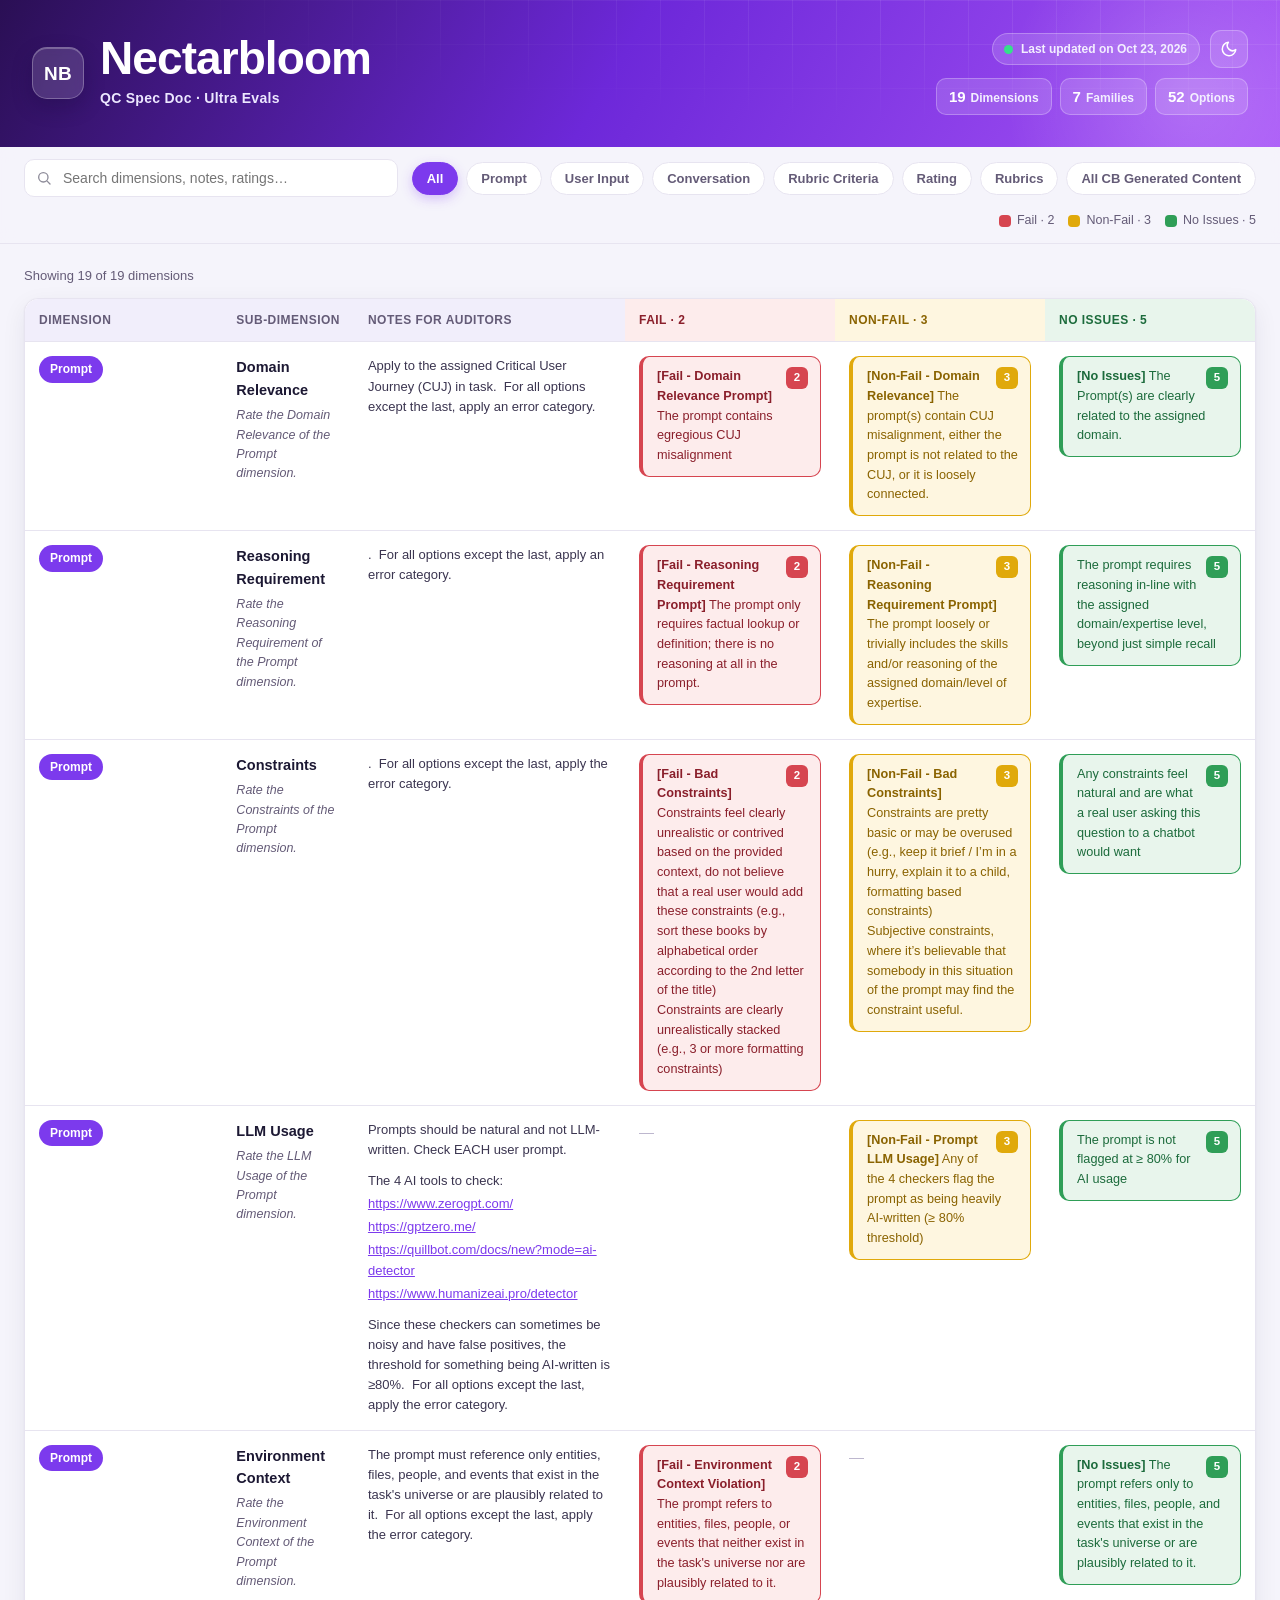
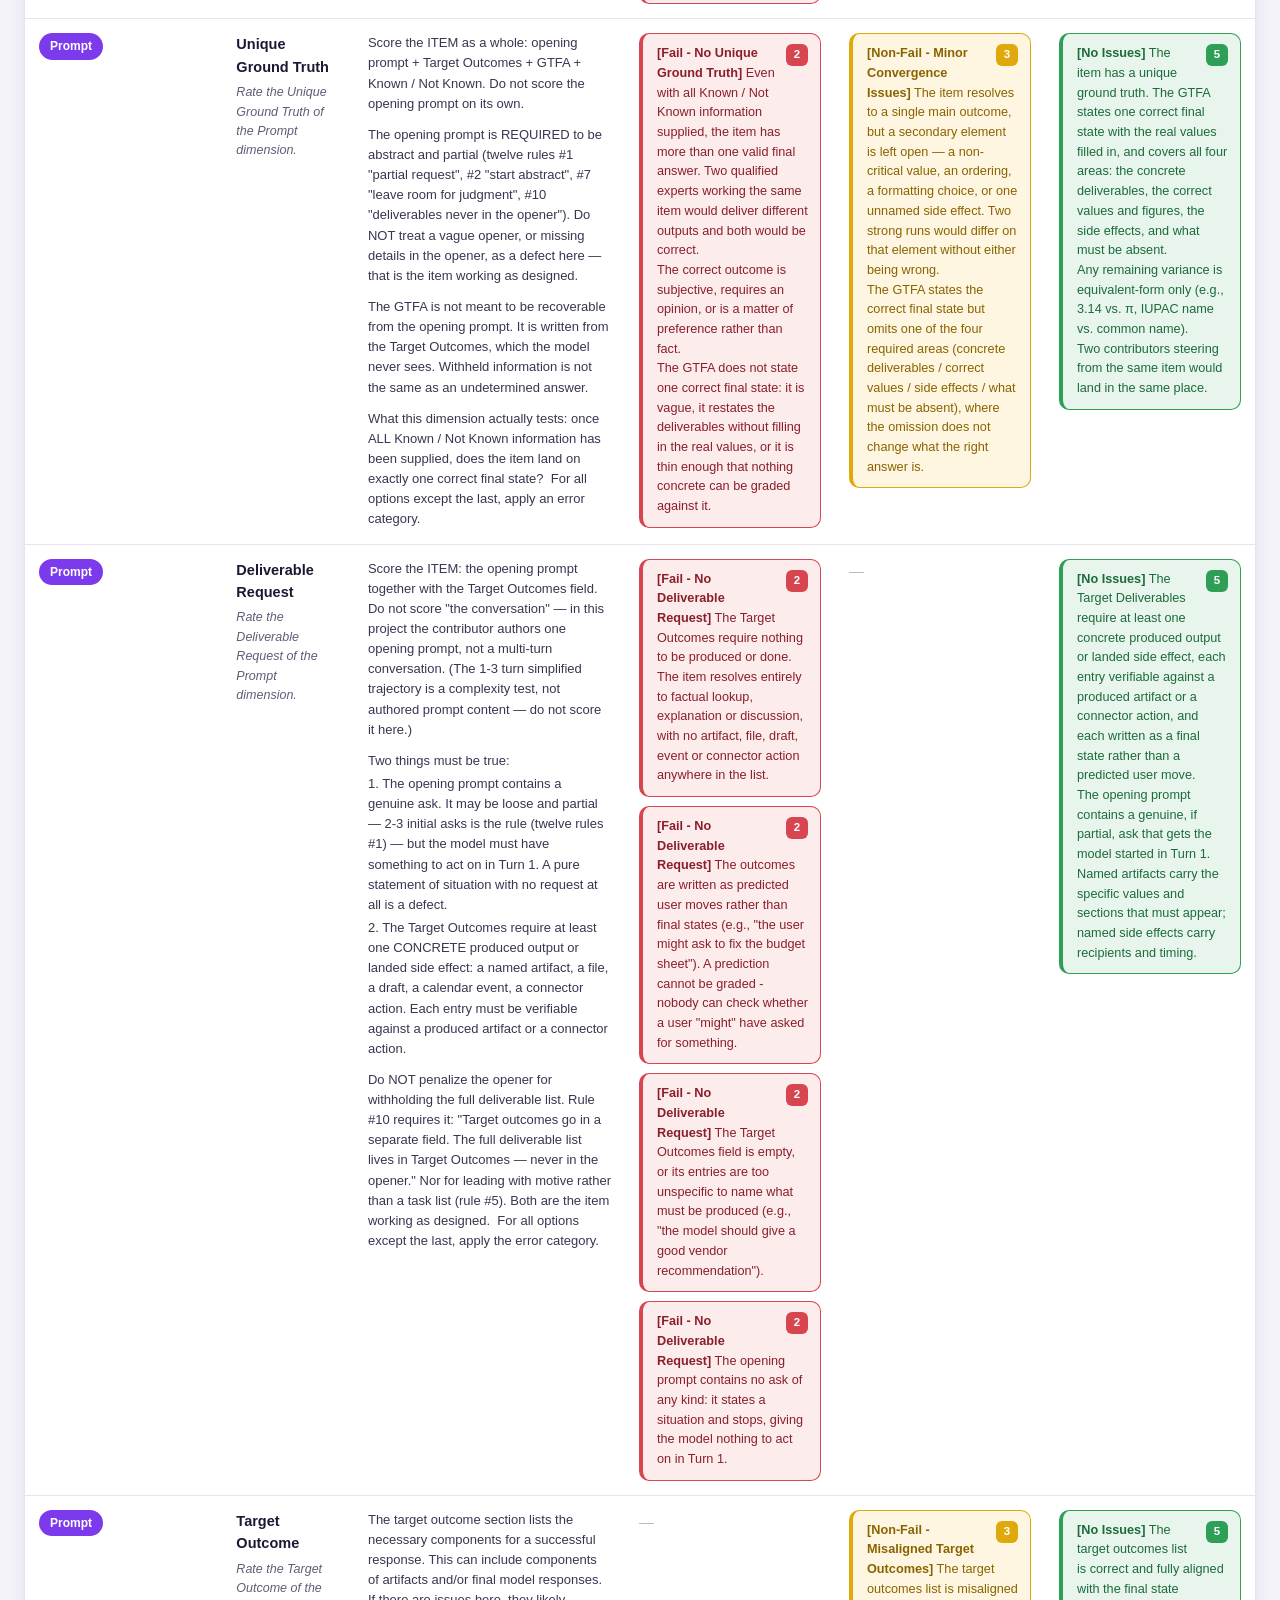
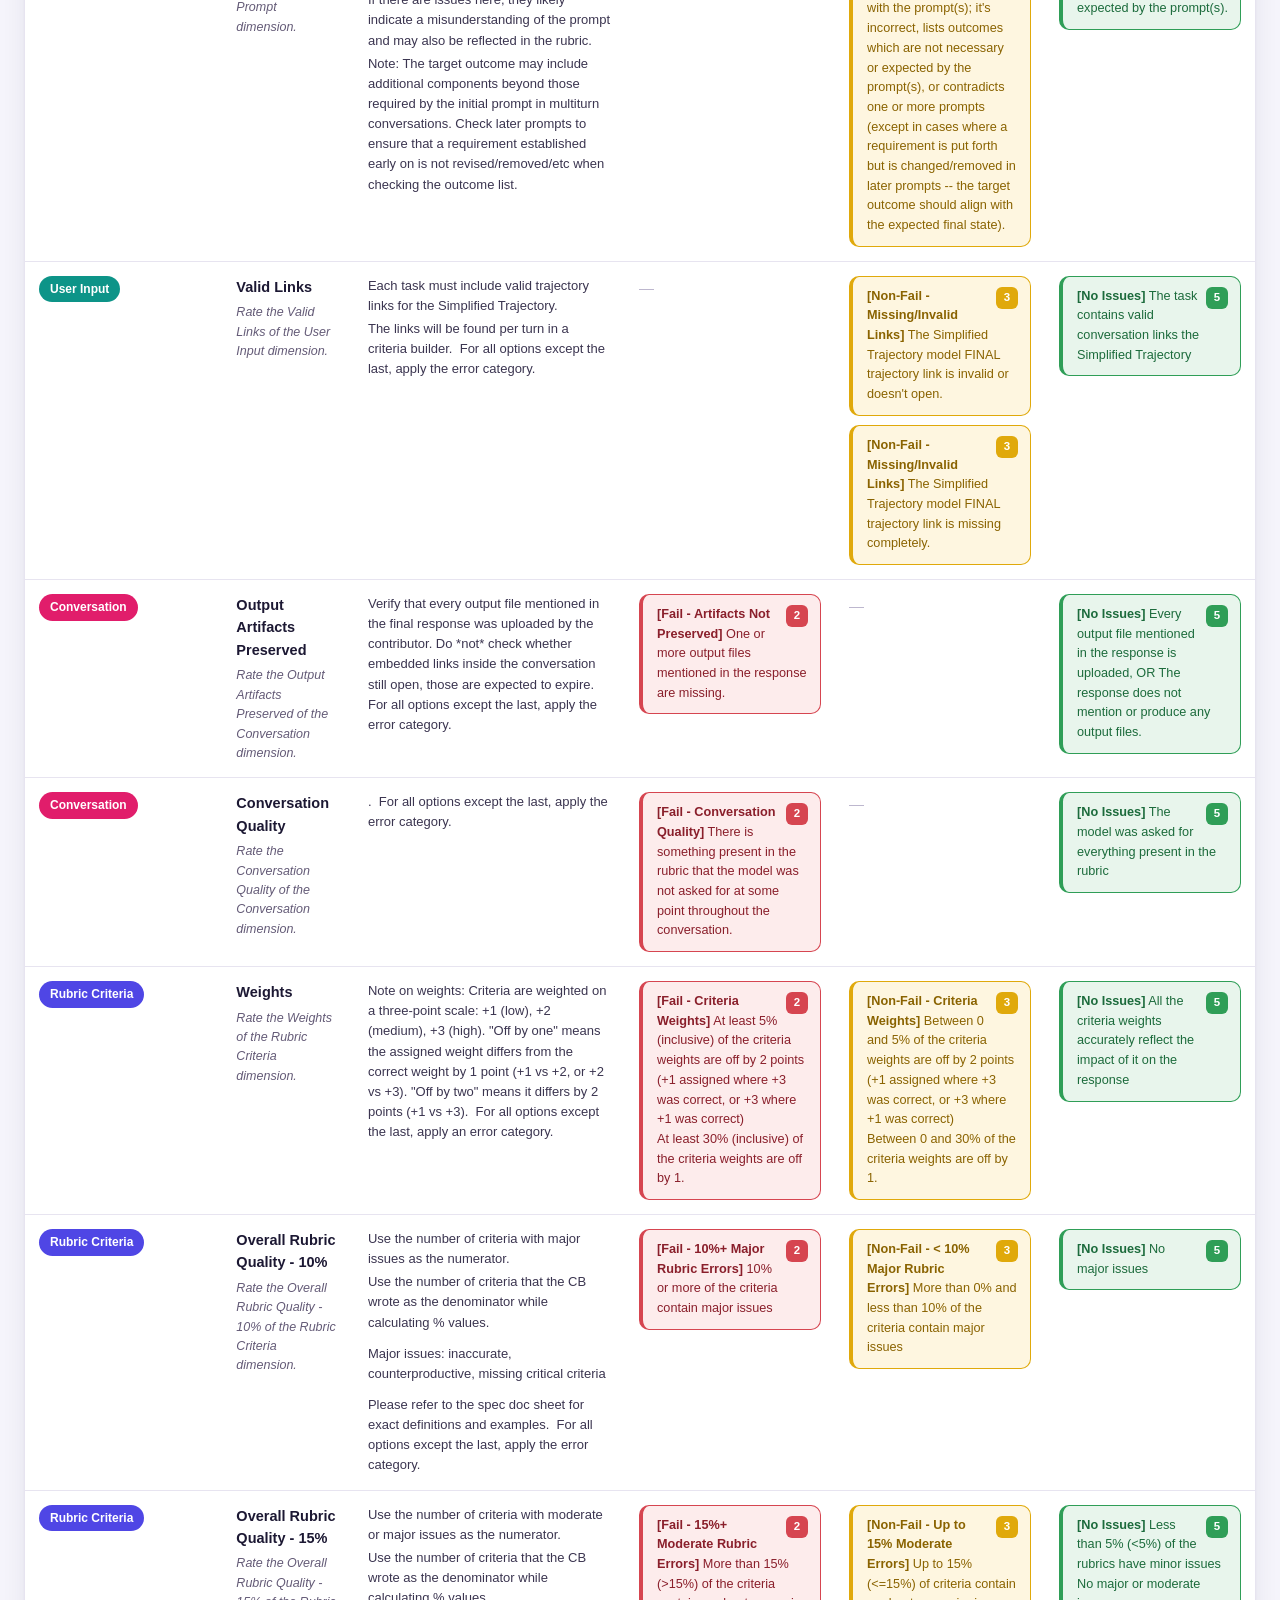
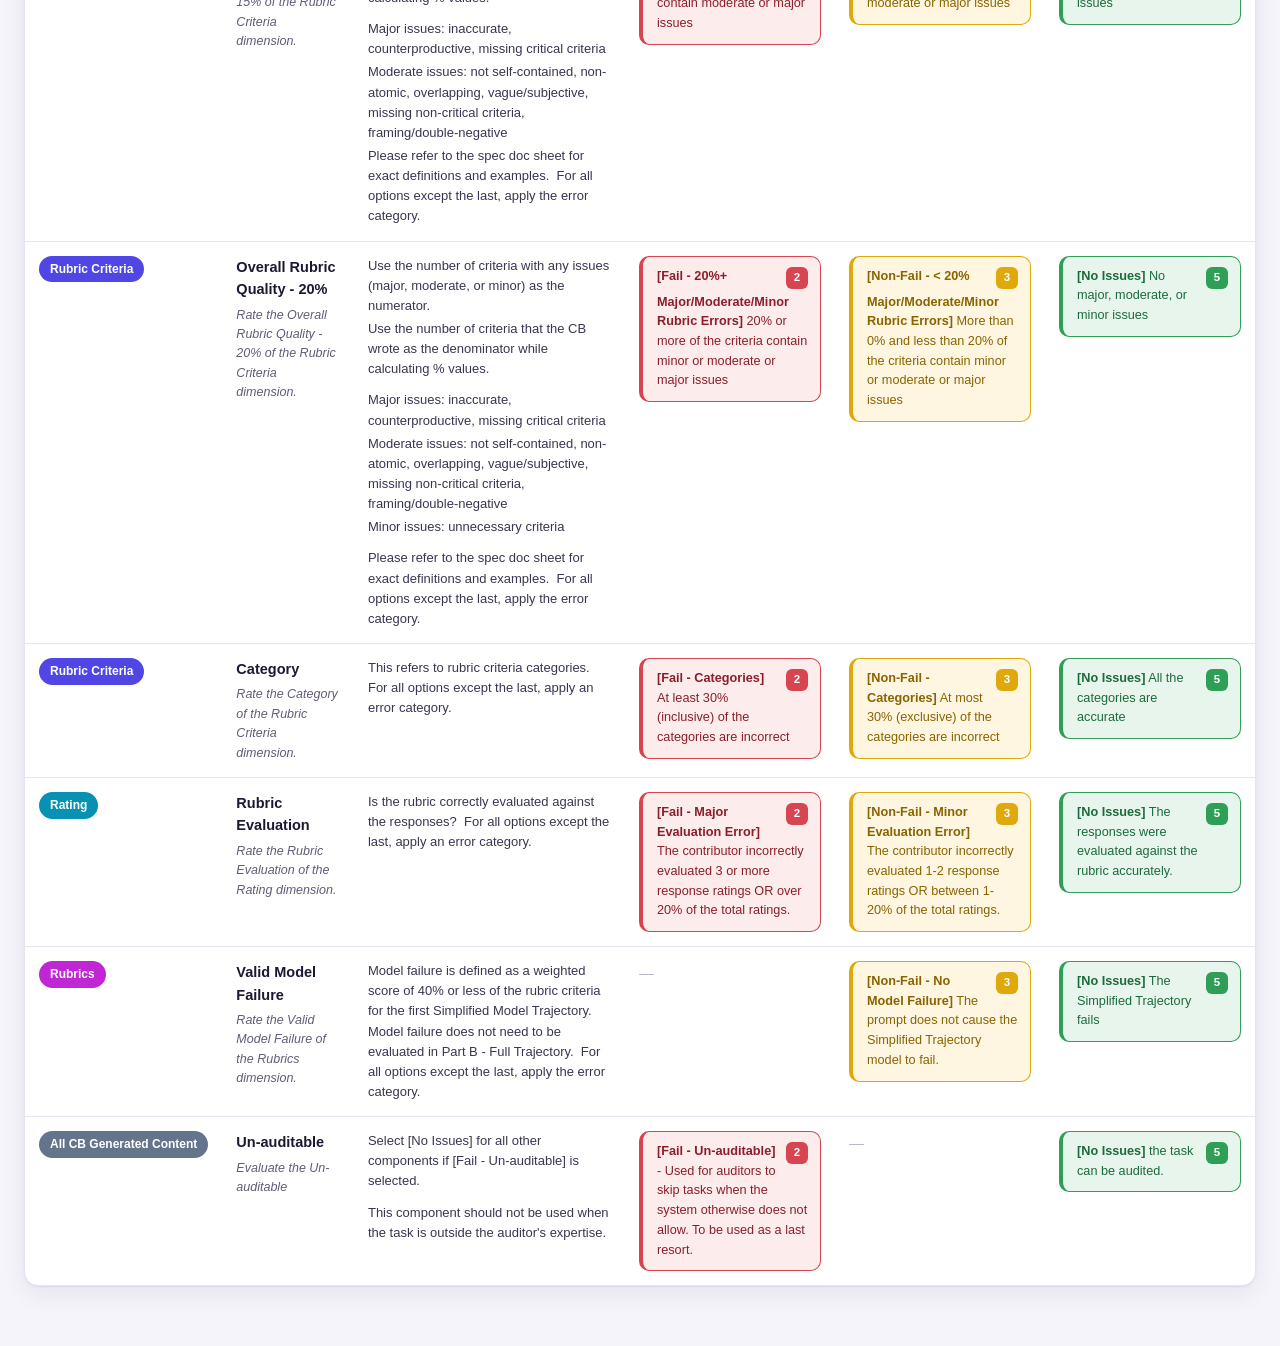
==== index.html @ 9b8617e6 "Add index.html redirect to QC_Spec_Doc.html Co-authored-by: Cursor <cursoragent@cursor.com>" ====
<!doctype html>
<html lang="en">
<head>
  <meta charset="utf-8">
  <meta http-equiv="refresh" content="0; url=./QC_Spec_Doc.html">
  <link rel="canonical" href="./QC_Spec_Doc.html">
  <meta name="robots" content="noindex">
  <title>QC Spec Doc — Ultra Evals</title>
  <script>location.replace("./QC_Spec_Doc.html" + location.search + location.hash);</script>
</head>
<body>
  <p>Redirecting to <a href="./QC_Spec_Doc.html">QC Spec Doc</a>…</p>
</body>
</html>
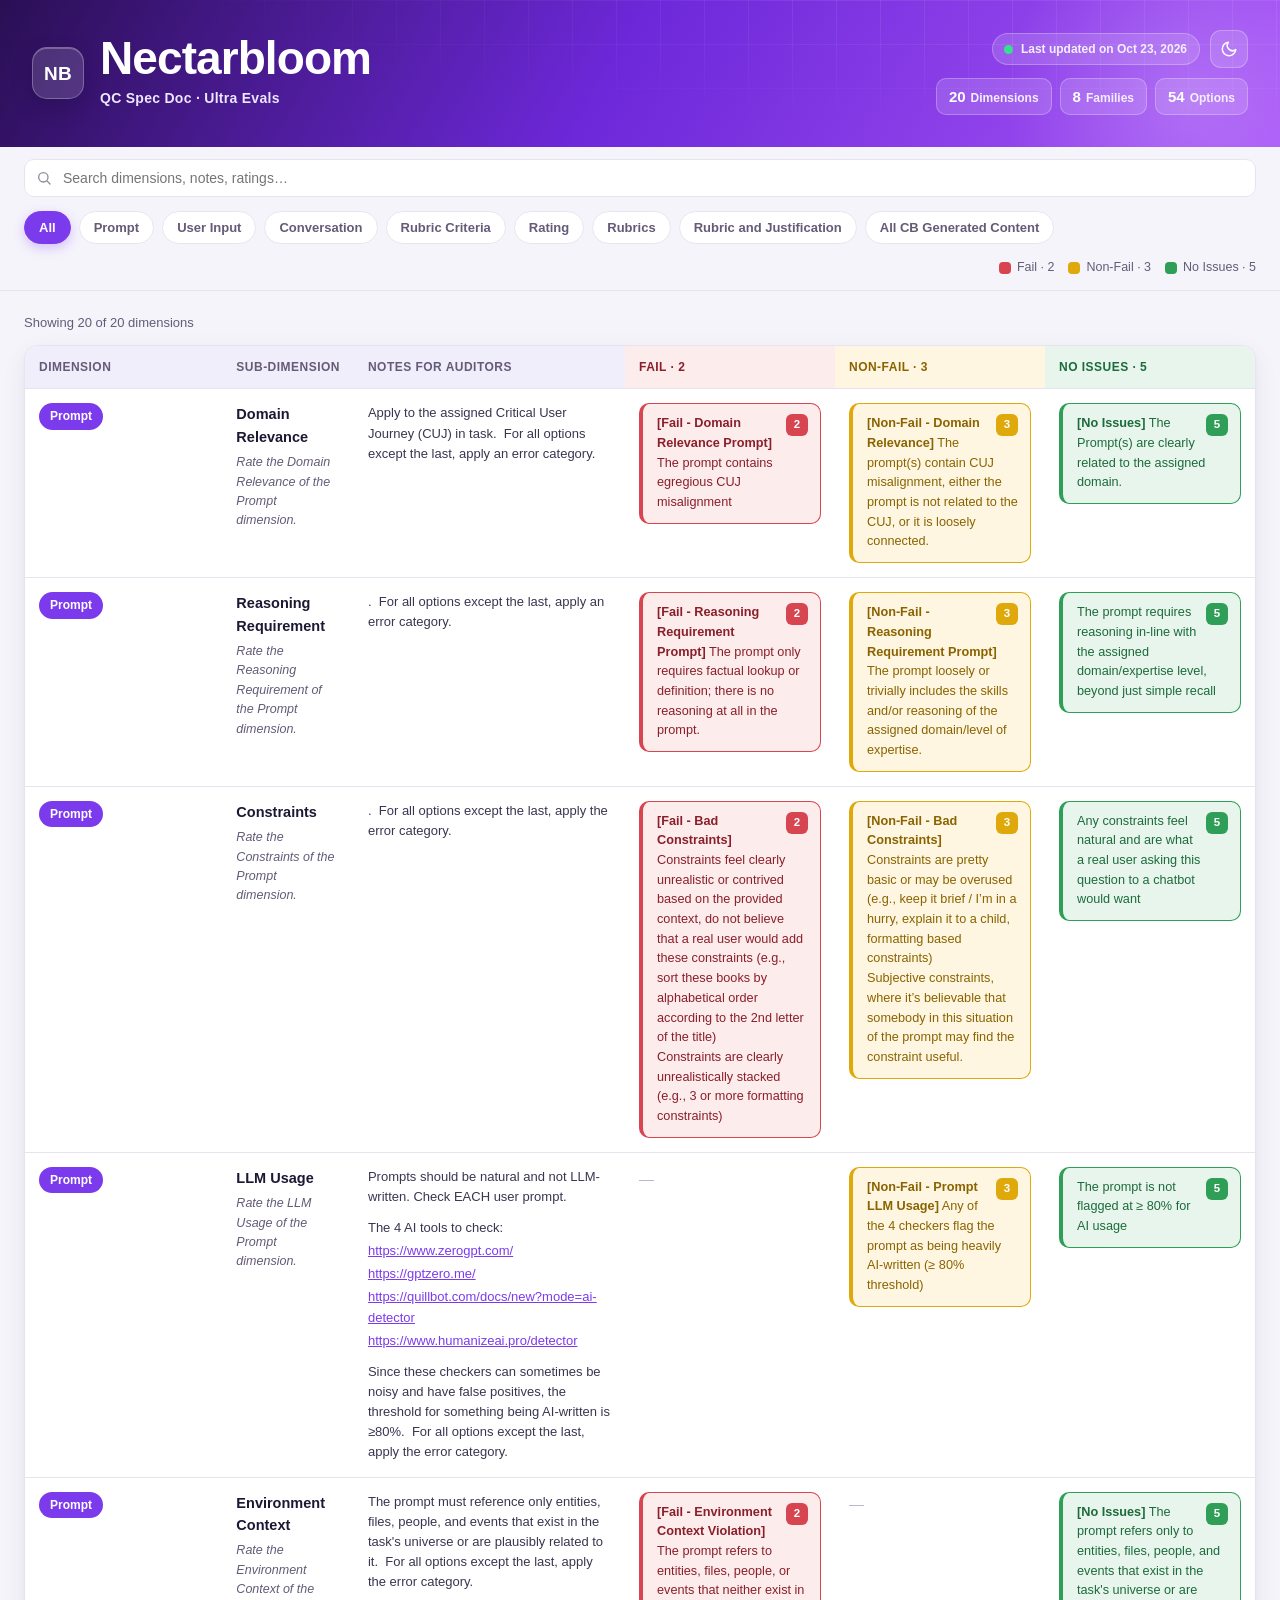
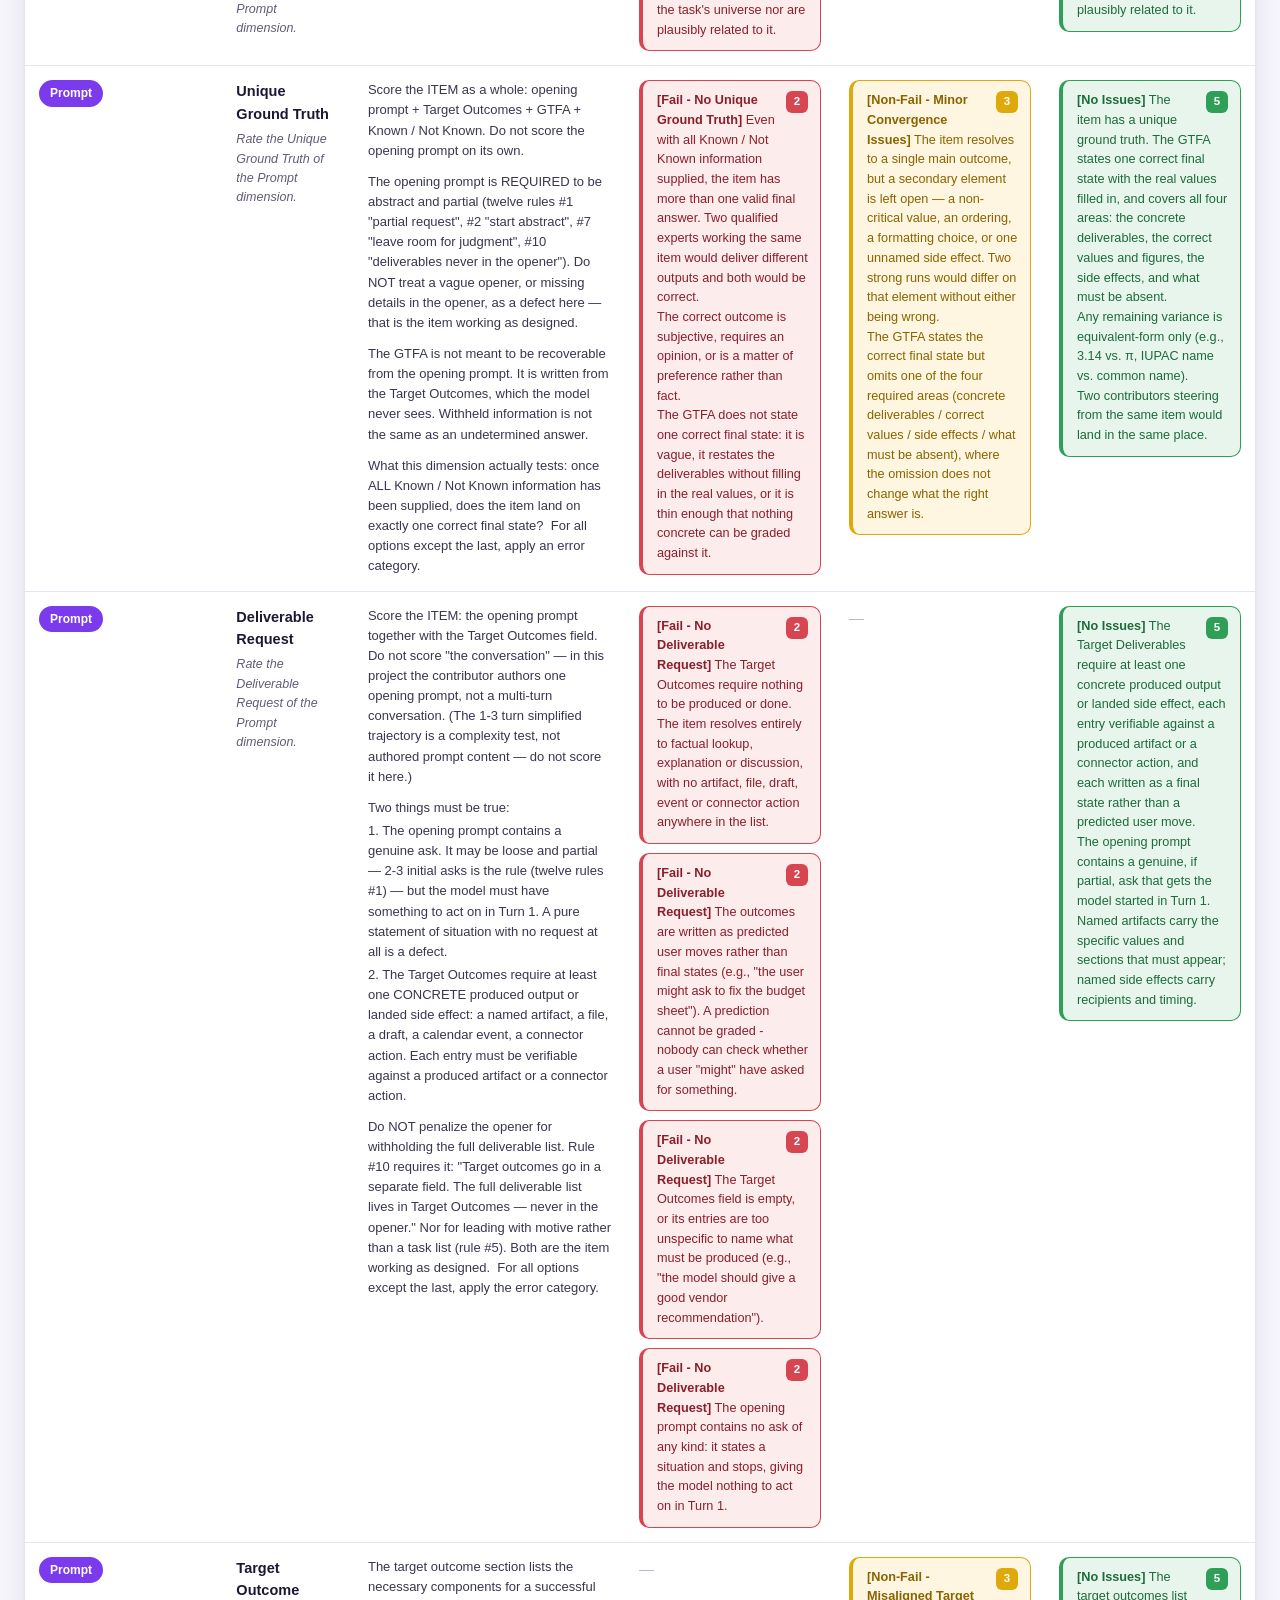
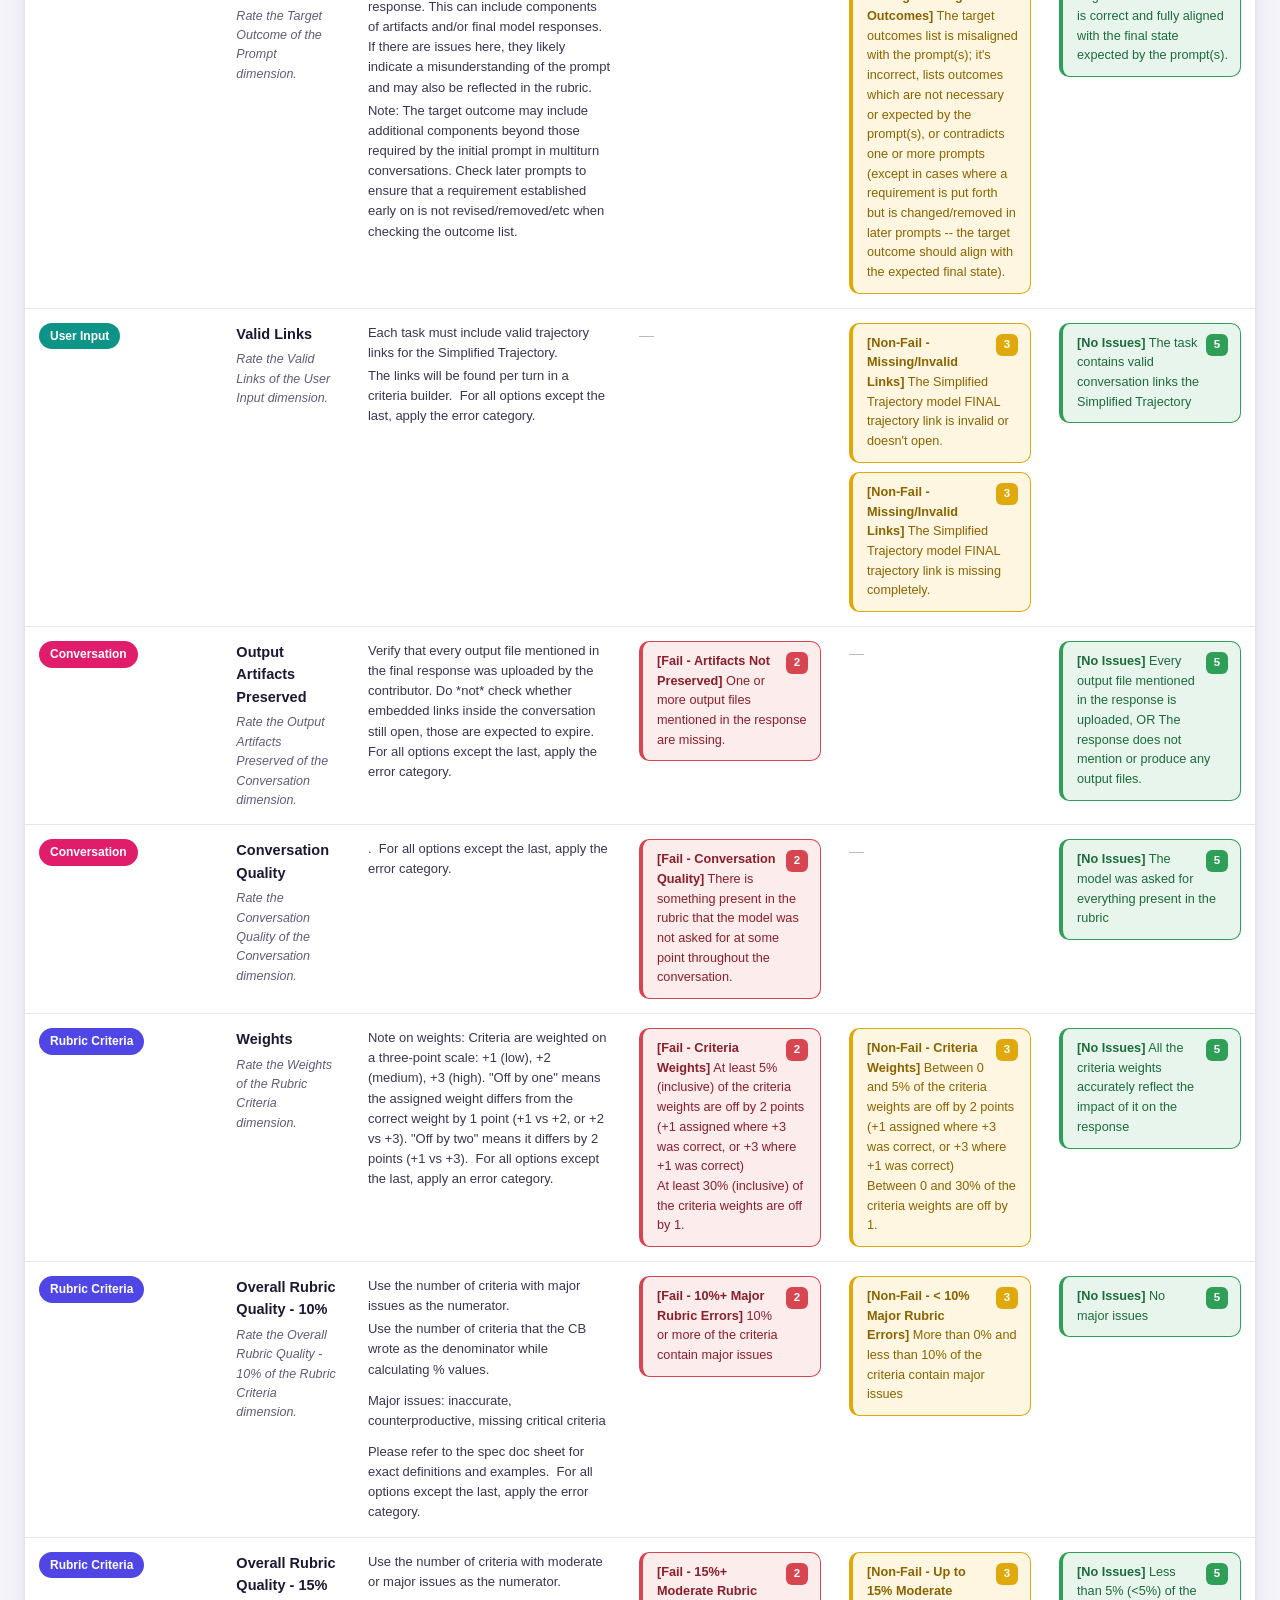
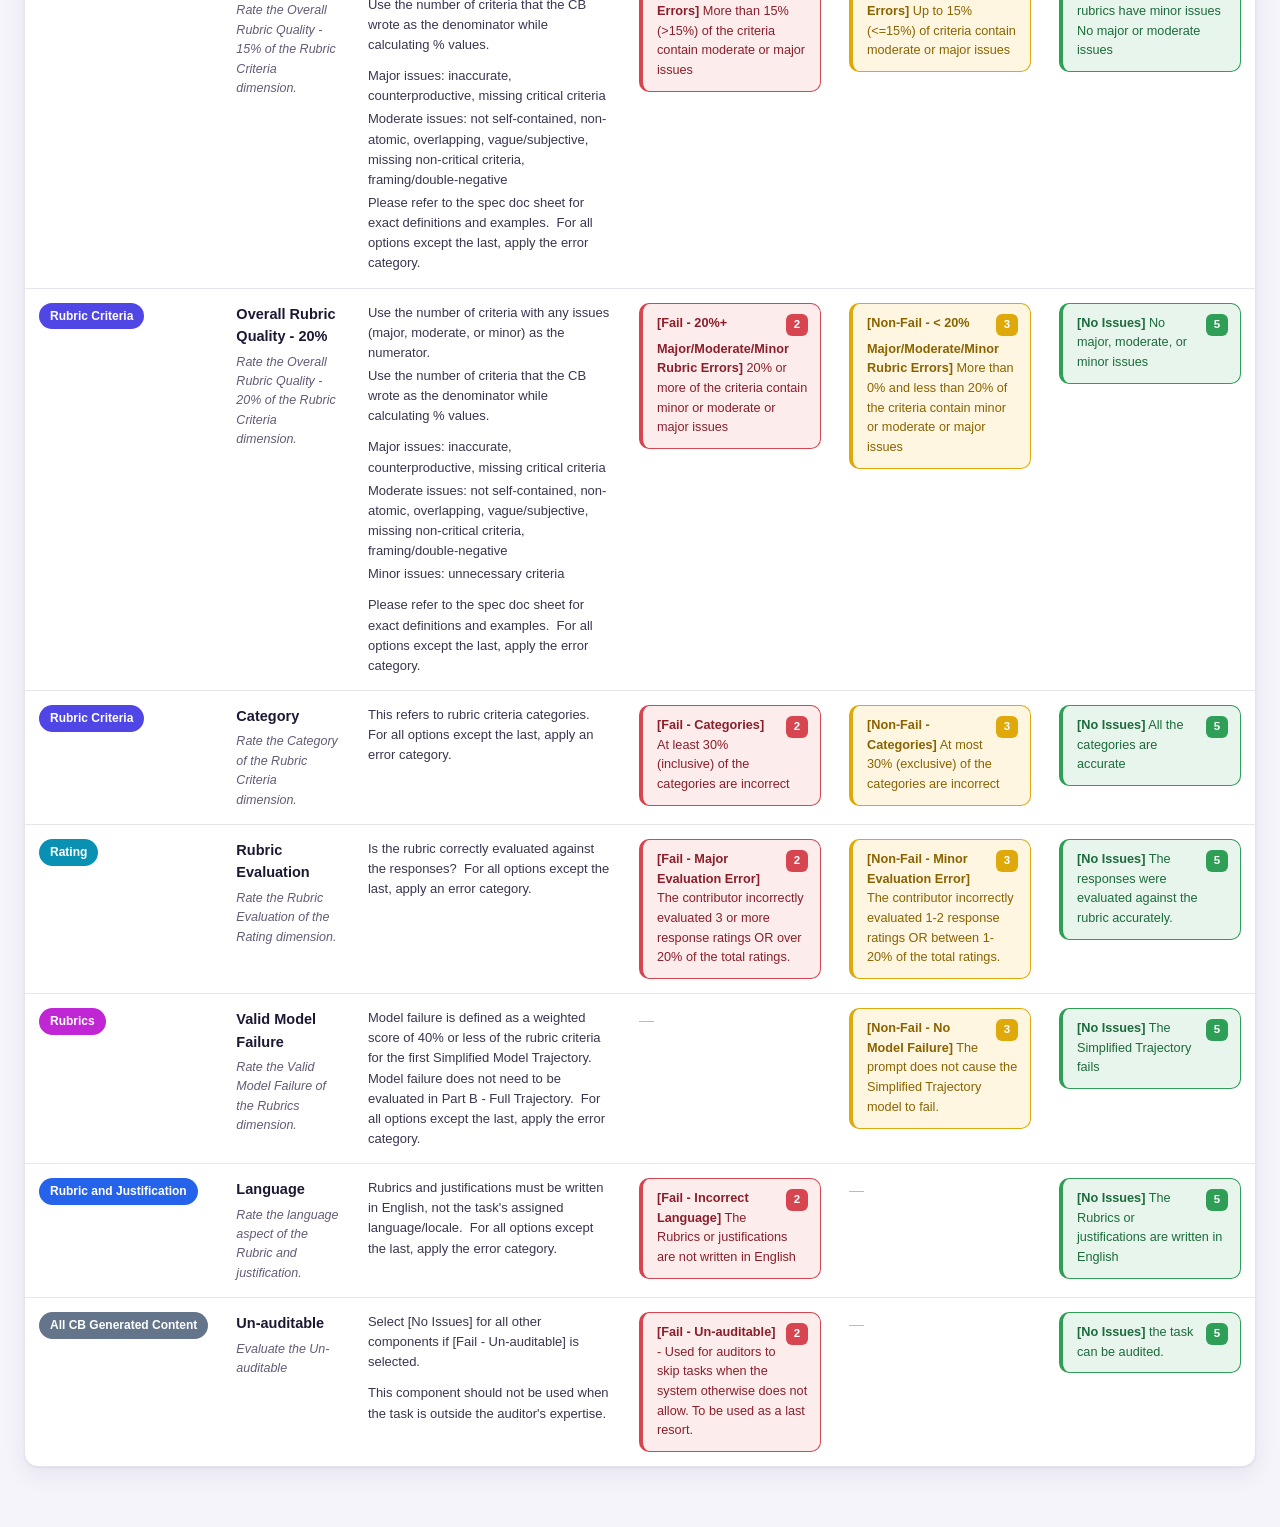
==== commit 9a0fc8d0: "Add Nectarbloom favicon (NB monogram) to site pages (#2) Co-authored-by: Cursor <cursoragent@cursor." ====
--- a/index.html
+++ b/index.html
@@ -2,13 +2,14 @@
 <html lang="en">
 <head>
   <meta charset="utf-8">
-  <meta http-equiv="refresh" content="0; url=./QC_Spec_Doc.html">
-  <link rel="canonical" href="./QC_Spec_Doc.html">
+  <link rel="icon" type="image/svg+xml" href="data:image/svg+xml,%3Csvg%20xmlns%3D%27http%3A//www.w3.org/2000/svg%27%20viewBox%3D%270%200%2032%2032%27%3E%3Crect%20width%3D%2732%27%20height%3D%2732%27%20rx%3D%277%27%20fill%3D%27%237c3aed%27/%3E%3Ctext%20x%3D%2716%27%20y%3D%2721.5%27%20text-anchor%3D%27middle%27%20font-family%3D%27Arial%2CHelvetica%2Csans-serif%27%20font-size%3D%2715%27%20font-weight%3D%27700%27%20fill%3D%27%23ffffff%27%3ENB%3C/text%3E%3C/svg%3E">
+  <meta http-equiv="refresh" content="0; url=./QC-spec%20webite/QC_Spec_Doc.html">
+  <link rel="canonical" href="./QC-spec%20webite/QC_Spec_Doc.html">
   <meta name="robots" content="noindex">
   <title>QC Spec Doc — Ultra Evals</title>
-  <script>location.replace("./QC_Spec_Doc.html" + location.search + location.hash);</script>
+  <script>location.replace("./QC-spec%20webite/QC_Spec_Doc.html" + location.search + location.hash);</script>
 </head>
 <body>
-  <p>Redirecting to <a href="./QC_Spec_Doc.html">QC Spec Doc</a>…</p>
+  <p>Redirecting to <a href="./QC-spec%20webite/QC_Spec_Doc.html">QC Spec Doc</a>…</p>
 </body>
 </html>
